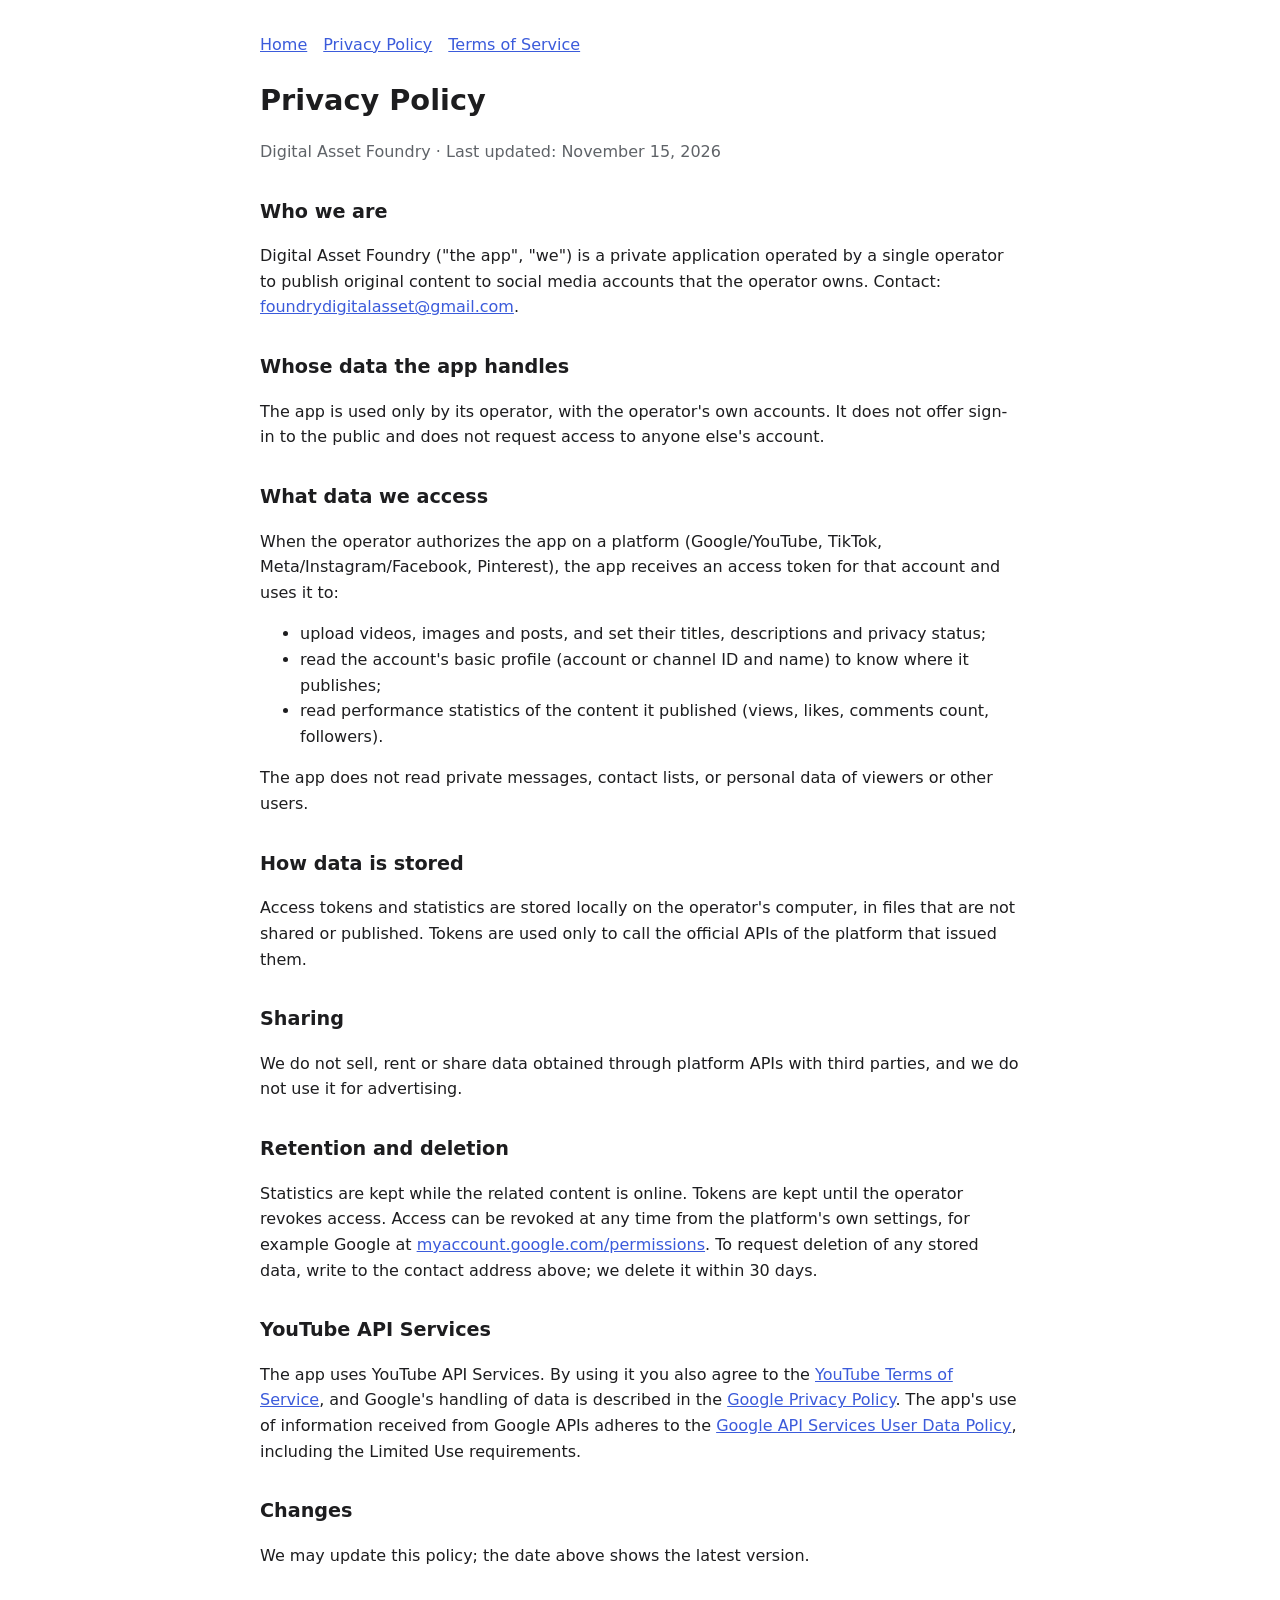
==== privacy.html @ 8049e44c "Páginas de privacidade e termos Co-Authored-By: Claude Opus 5.5 <noreply@anthropic.com>" ====
<!doctype html>
<html lang="en">
<head>
<meta charset="utf-8">
<meta name="viewport" content="width=device-width, initial-scale=1">
<title>Privacy Policy</title>
<link rel="stylesheet" href="style.css">
</head>
<body>
<main>
<nav><a href="index.html">Home</a><a href="privacy.html">Privacy Policy</a><a href="terms.html">Terms of Service</a></nav>
<h1>Privacy Policy</h1>
<p class="muted">Digital Asset Foundry · Last updated: November 15, 2026</p>

<h2>Who we are</h2>
<p>Digital Asset Foundry ("the app", "we") is a private application operated by a single operator to
publish original content to social media accounts that the operator owns. Contact:
<a href="mailto:foundrydigitalasset@gmail.com">foundrydigitalasset@gmail.com</a>.</p>

<h2>Whose data the app handles</h2>
<p>The app is used only by its operator, with the operator's own accounts. It does not offer sign-in to
the public and does not request access to anyone else's account.</p>

<h2>What data we access</h2>
<p>When the operator authorizes the app on a platform (Google/YouTube, TikTok, Meta/Instagram/Facebook,
Pinterest), the app receives an access token for that account and uses it to:</p>
<ul>
  <li>upload videos, images and posts, and set their titles, descriptions and privacy status;</li>
  <li>read the account's basic profile (account or channel ID and name) to know where it publishes;</li>
  <li>read performance statistics of the content it published (views, likes, comments count, followers).</li>
</ul>
<p>The app does not read private messages, contact lists, or personal data of viewers or other users.</p>

<h2>How data is stored</h2>
<p>Access tokens and statistics are stored locally on the operator's computer, in files that are not
shared or published. Tokens are used only to call the official APIs of the platform that issued them.</p>

<h2>Sharing</h2>
<p>We do not sell, rent or share data obtained through platform APIs with third parties, and we do not
use it for advertising.</p>

<h2>Retention and deletion</h2>
<p>Statistics are kept while the related content is online. Tokens are kept until the operator revokes
access. Access can be revoked at any time from the platform's own settings, for example Google at
<a href="https://myaccount.google.com/permissions">myaccount.google.com/permissions</a>. To request deletion
of any stored data, write to the contact address above; we delete it within 30 days.</p>

<h2>YouTube API Services</h2>
<p>The app uses YouTube API Services. By using it you also agree to the
<a href="https://www.youtube.com/t/terms">YouTube Terms of Service</a>, and Google's handling of data is
described in the <a href="https://policies.google.com/privacy">Google Privacy Policy</a>.
The app's use of information received from Google APIs adheres to the
<a href="https://developers.google.com/terms/api-services-user-data-policy">Google API Services User Data Policy</a>,
including the Limited Use requirements.</p>

<h2>Changes</h2>
<p>We may update this policy; the date above shows the latest version.</p>
</main>
</body>
</html>
---- style.css ----
:root { --bg: #ffffff; --fg: #1d1d1f; --muted: #5f6368; --accent: #3b5bdb; }
@media (prefers-color-scheme: dark) { :root { --bg: #121214; --fg: #ececec; --muted: #a0a4ab; --accent: #8ea4ff; } }
body { background: var(--bg); color: var(--fg); font: 16px/1.6 system-ui, -apple-system, "Segoe UI", sans-serif; margin: 0; }
main { max-width: 760px; margin: 0 auto; padding: 32px 16px 64px; }
h1 { font-size: 1.8rem; margin-bottom: 0.2rem; }
h2 { font-size: 1.2rem; margin-top: 2rem; }
.muted { color: var(--muted); }
a { color: var(--accent); }
nav a { margin-right: 16px; }
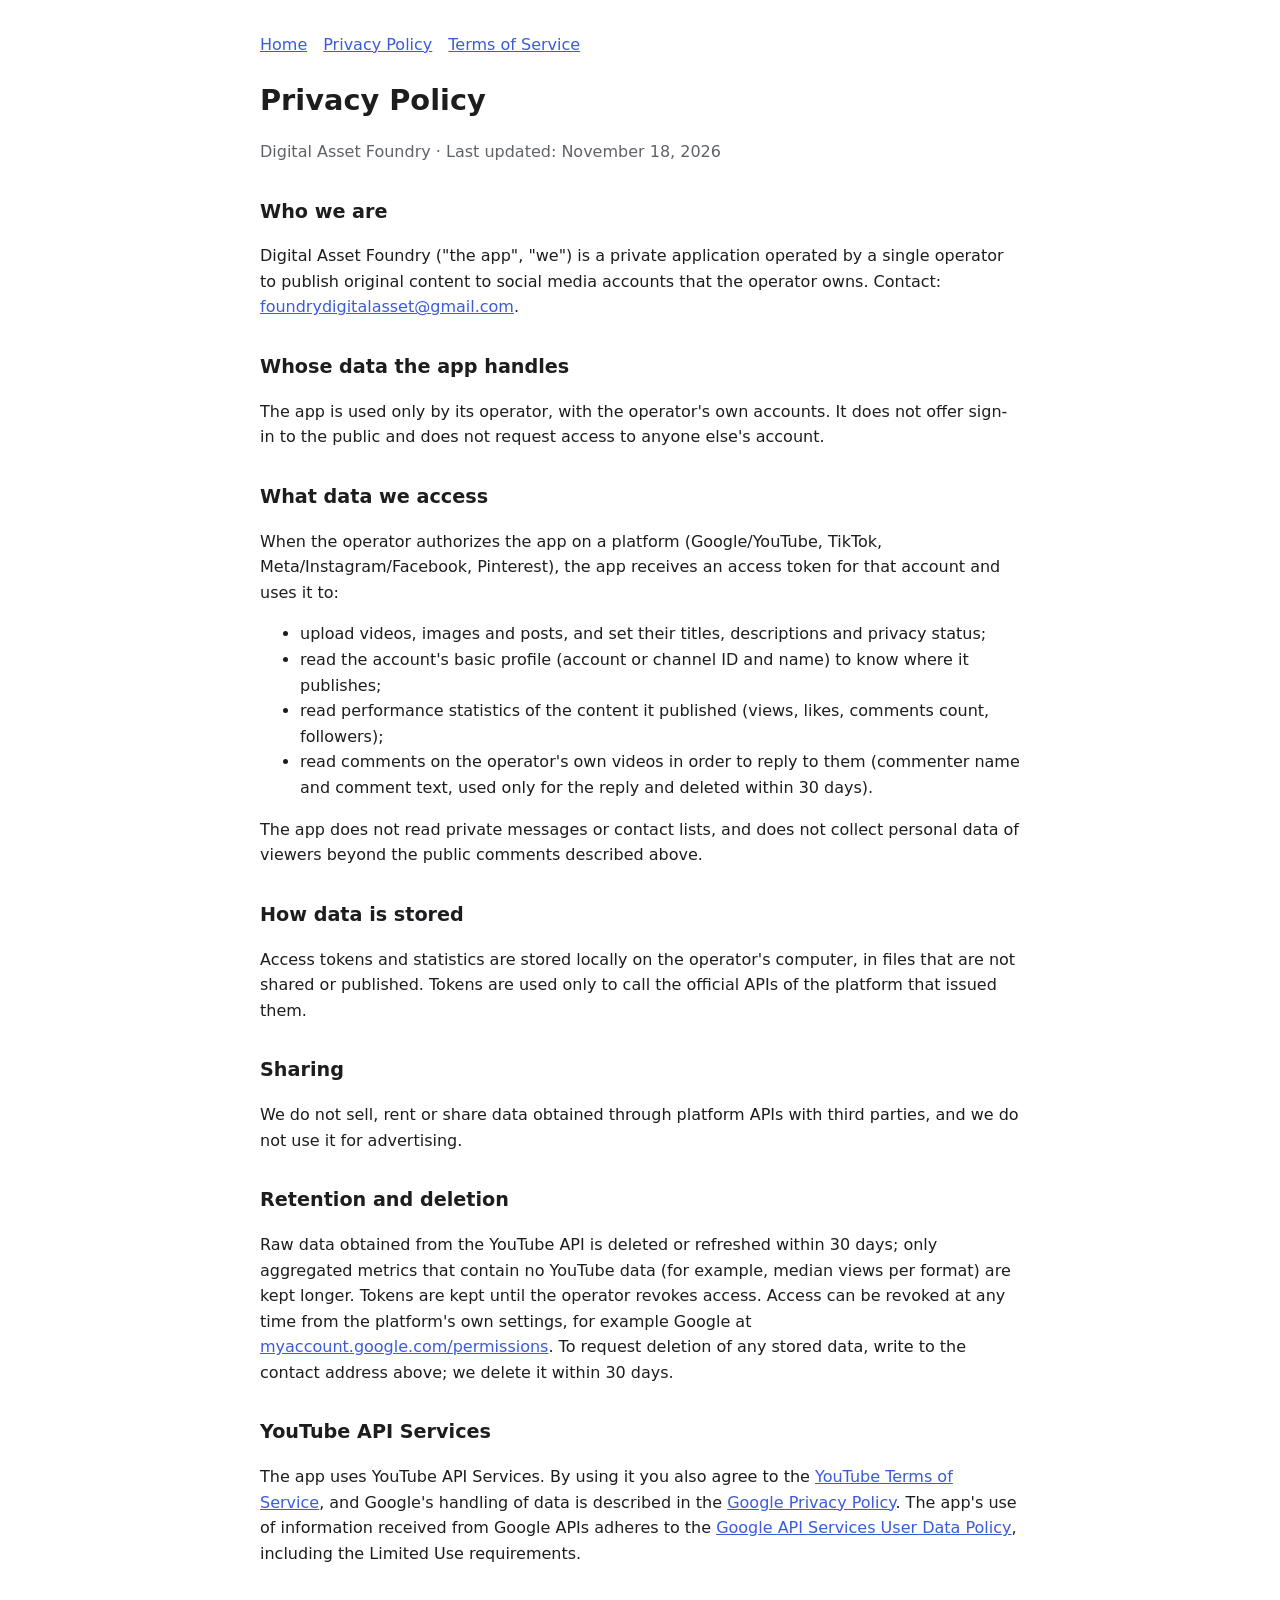
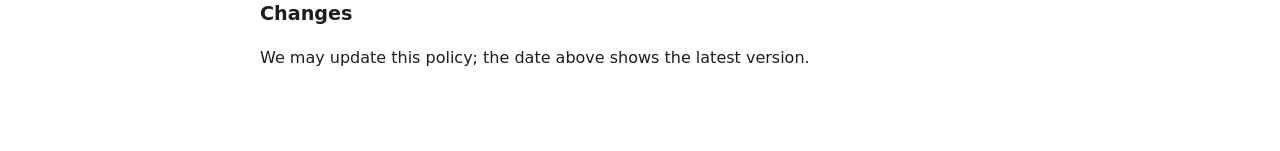
==== commit 7017f225: "Privacy: 30-day retention of raw YouTube API data; comment reading on the operator's own videos" ====
--- a/privacy.html
+++ b/privacy.html
@@ -10,7 +10,7 @@
 <main>
 <nav><a href="index.html">Home</a><a href="privacy.html">Privacy Policy</a><a href="terms.html">Terms of Service</a></nav>
 <h1>Privacy Policy</h1>
-<p class="muted">Digital Asset Foundry · Last updated: November 15, 2026</p>
+<p class="muted">Digital Asset Foundry · Last updated: November 18, 2026</p>
 
 <h2>Who we are</h2>
 <p>Digital Asset Foundry ("the app", "we") is a private application operated by a single operator to
@@ -27,9 +27,10 @@
 <ul>
   <li>upload videos, images and posts, and set their titles, descriptions and privacy status;</li>
   <li>read the account's basic profile (account or channel ID and name) to know where it publishes;</li>
-  <li>read performance statistics of the content it published (views, likes, comments count, followers).</li>
+  <li>read performance statistics of the content it published (views, likes, comments count, followers);</li>
+  <li>read comments on the operator's own videos in order to reply to them (commenter name and comment text, used only for the reply and deleted within 30 days).</li>
 </ul>
-<p>The app does not read private messages, contact lists, or personal data of viewers or other users.</p>
+<p>The app does not read private messages or contact lists, and does not collect personal data of viewers beyond the public comments described above.</p>
 
 <h2>How data is stored</h2>
 <p>Access tokens and statistics are stored locally on the operator's computer, in files that are not
@@ -40,7 +41,7 @@
 use it for advertising.</p>
 
 <h2>Retention and deletion</h2>
-<p>Statistics are kept while the related content is online. Tokens are kept until the operator revokes
+<p>Raw data obtained from the YouTube API is deleted or refreshed within 30 days; only aggregated metrics that contain no YouTube data (for example, median views per format) are kept longer. Tokens are kept until the operator revokes
 access. Access can be revoked at any time from the platform's own settings, for example Google at
 <a href="https://myaccount.google.com/permissions">myaccount.google.com/permissions</a>. To request deletion
 of any stored data, write to the contact address above; we delete it within 30 days.</p>
